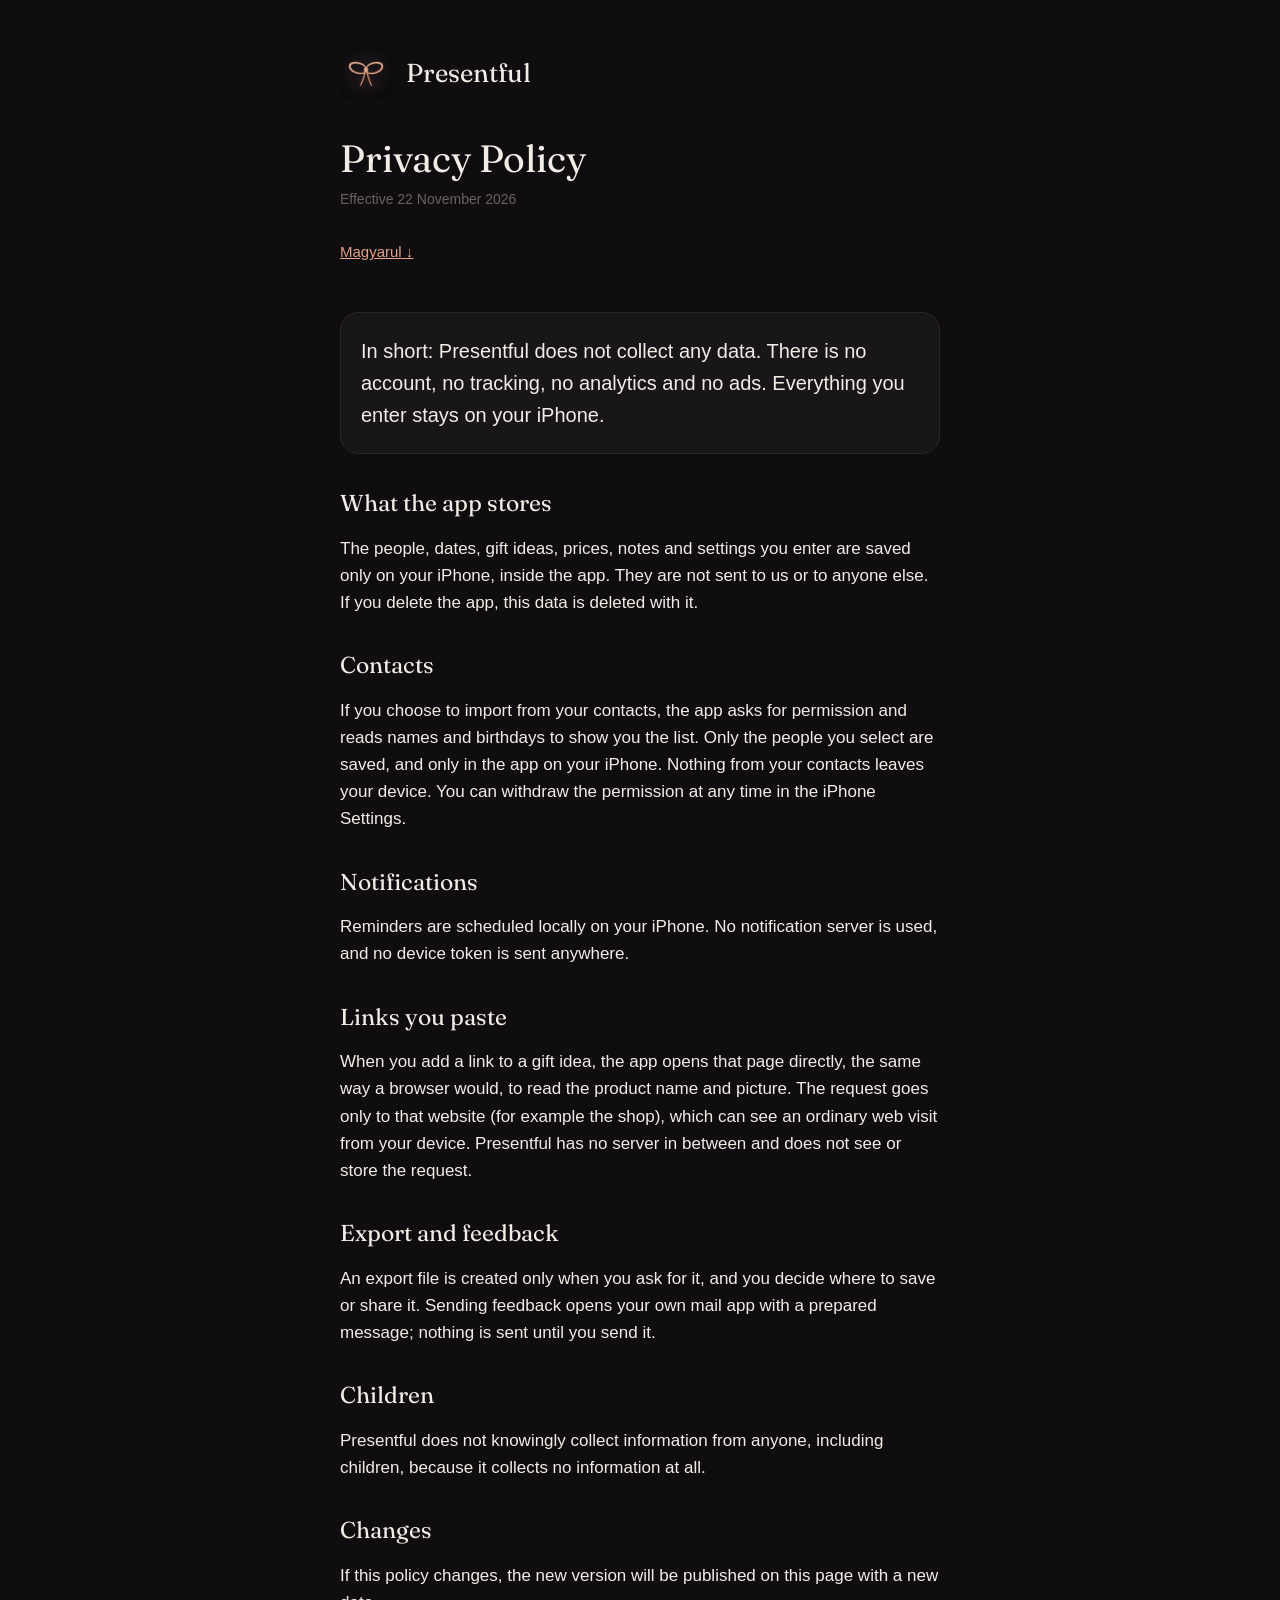
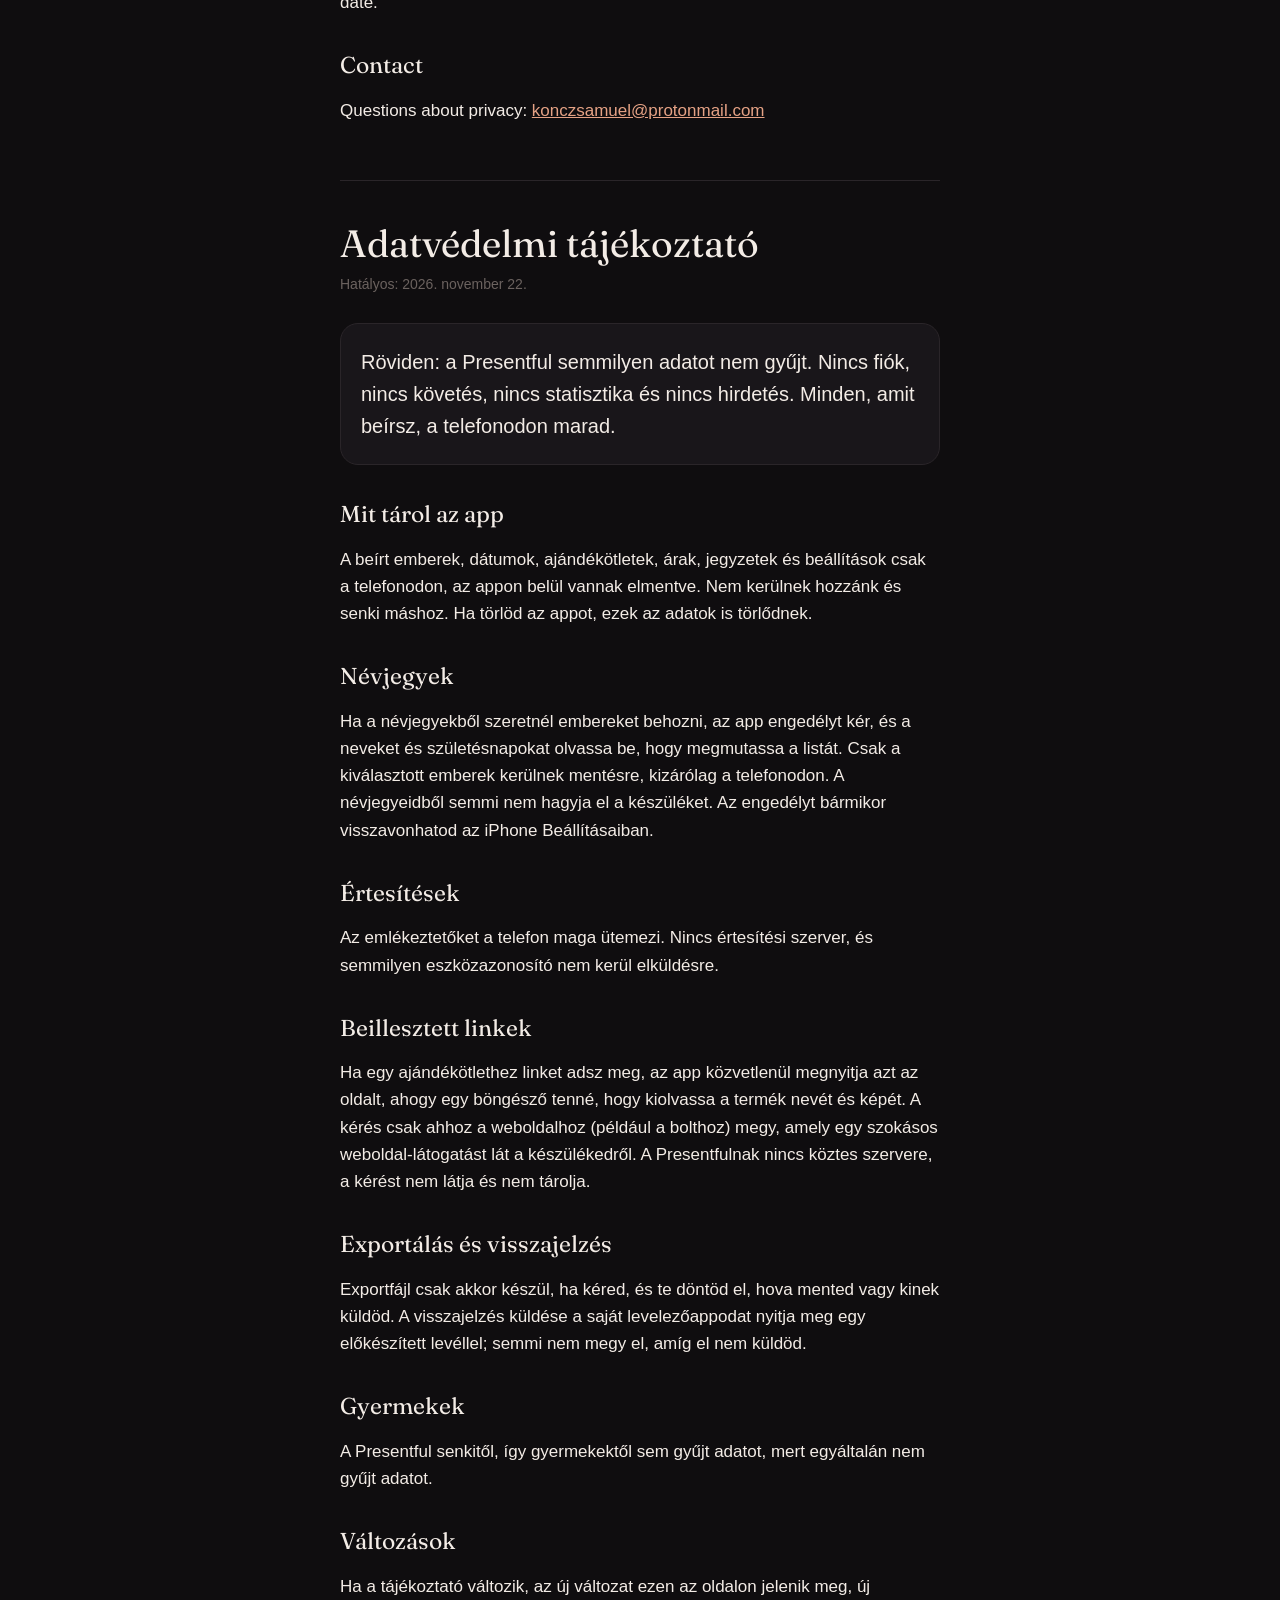
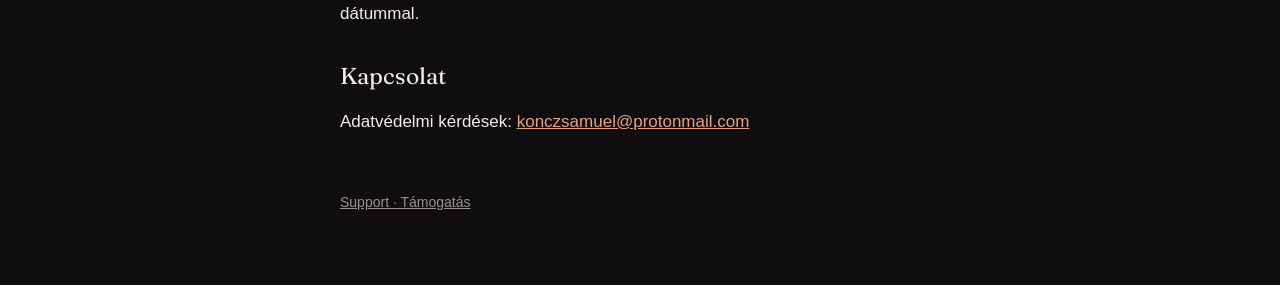
==== privacy/index.html @ 4348b456 "Presentful privacy and support pages" ====
<!doctype html>
<html lang="en">
<head>
<meta charset="utf-8">
<meta name="viewport" content="width=device-width, initial-scale=1">
<title>Presentful – Privacy Policy</title>
<meta name="description" content="Presentful privacy policy: no account, no tracking, everything stays on your iPhone.">
<link rel="icon" href="../icon.png">
<link rel="preconnect" href="https://fonts.googleapis.com">
<link href="https://fonts.googleapis.com/css2?family=Fraunces&display=swap" rel="stylesheet">
<link rel="stylesheet" href="../style.css">
</head>
<body>
<main>
<header><img src="../icon.png" alt=""><a href="../">Presentful</a></header>

<h1>Privacy Policy</h1>
<p class="date">Effective 22 November 2026</p>
<a class="lang" href="#magyar">Magyarul ↓</a>

<div class="card"><p class="big">In short: Presentful does not collect any data. There is no account, no tracking, no analytics and no ads. Everything you enter stays on your iPhone.</p></div>

<h2>What the app stores</h2>
<p>The people, dates, gift ideas, prices, notes and settings you enter are saved only on your iPhone, inside the app. They are not sent to us or to anyone else. If you delete the app, this data is deleted with it.</p>

<h2>Contacts</h2>
<p>If you choose to import from your contacts, the app asks for permission and reads names and birthdays to show you the list. Only the people you select are saved, and only in the app on your iPhone. Nothing from your contacts leaves your device. You can withdraw the permission at any time in the iPhone Settings.</p>

<h2>Notifications</h2>
<p>Reminders are scheduled locally on your iPhone. No notification server is used, and no device token is sent anywhere.</p>

<h2>Links you paste</h2>
<p>When you add a link to a gift idea, the app opens that page directly, the same way a browser would, to read the product name and picture. The request goes only to that website (for example the shop), which can see an ordinary web visit from your device. Presentful has no server in between and does not see or store the request.</p>

<h2>Export and feedback</h2>
<p>An export file is created only when you ask for it, and you decide where to save or share it. Sending feedback opens your own mail app with a prepared message; nothing is sent until you send it.</p>

<h2>Children</h2>
<p>Presentful does not knowingly collect information from anyone, including children, because it collects no information at all.</p>

<h2>Changes</h2>
<p>If this policy changes, the new version will be published on this page with a new date.</p>

<h2>Contact</h2>
<p>Questions about privacy: <a href="mailto:konczsamuel@protonmail.com">konczsamuel@protonmail.com</a></p>

<hr id="magyar">

<h1 lang="hu">Adatvédelmi tájékoztató</h1>
<div lang="hu">
<p class="date">Hatályos: 2026. november 22.</p>

<div class="card"><p class="big">Röviden: a Presentful semmilyen adatot nem gyűjt. Nincs fiók, nincs követés, nincs statisztika és nincs hirdetés. Minden, amit beírsz, a telefonodon marad.</p></div>

<h2>Mit tárol az app</h2>
<p>A beírt emberek, dátumok, ajándékötletek, árak, jegyzetek és beállítások csak a telefonodon, az appon belül vannak elmentve. Nem kerülnek hozzánk és senki máshoz. Ha törlöd az appot, ezek az adatok is törlődnek.</p>

<h2>Névjegyek</h2>
<p>Ha a névjegyekből szeretnél embereket behozni, az app engedélyt kér, és a neveket és születésnapokat olvassa be, hogy megmutassa a listát. Csak a kiválasztott emberek kerülnek mentésre, kizárólag a telefonodon. A névjegyeidből semmi nem hagyja el a készüléket. Az engedélyt bármikor visszavonhatod az iPhone Beállításaiban.</p>

<h2>Értesítések</h2>
<p>Az emlékeztetőket a telefon maga ütemezi. Nincs értesítési szerver, és semmilyen eszközazonosító nem kerül elküldésre.</p>

<h2>Beillesztett linkek</h2>
<p>Ha egy ajándékötlethez linket adsz meg, az app közvetlenül megnyitja azt az oldalt, ahogy egy böngésző tenné, hogy kiolvassa a termék nevét és képét. A kérés csak ahhoz a weboldalhoz (például a bolthoz) megy, amely egy szokásos weboldal-látogatást lát a készülékedről. A Presentfulnak nincs köztes szervere, a kérést nem látja és nem tárolja.</p>

<h2>Exportálás és visszajelzés</h2>
<p>Exportfájl csak akkor készül, ha kéred, és te döntöd el, hova mented vagy kinek küldöd. A visszajelzés küldése a saját levelezőappodat nyitja meg egy előkészített levéllel; semmi nem megy el, amíg el nem küldöd.</p>

<h2>Gyermekek</h2>
<p>A Presentful senkitől, így gyermekektől sem gyűjt adatot, mert egyáltalán nem gyűjt adatot.</p>

<h2>Változások</h2>
<p>Ha a tájékoztató változik, az új változat ezen az oldalon jelenik meg, új dátummal.</p>

<h2>Kapcsolat</h2>
<p>Adatvédelmi kérdések: <a href="mailto:konczsamuel@protonmail.com">konczsamuel@protonmail.com</a></p>
</div>

<footer><a href="../support/">Support · Támogatás</a></footer>
</main>
</body>
</html>
---- style.css ----
:root {
  --paper: #0F0D0F;
  --surface: #19161A;
  --line: #2A2529;
  --ribbon: #E5A285;
  --text: #F3ECE6;
  --muted: #9A908C;
  --faint: #6B625F;
}
* { box-sizing: border-box; }
html { -webkit-text-size-adjust: 100%; }
body {
  margin: 0;
  background: var(--paper);
  color: var(--text);
  font: 17px/1.6 -apple-system, BlinkMacSystemFont, "Segoe UI", Roboto, Helvetica, Arial, sans-serif;
}
main { max-width: 640px; margin: 0 auto; padding: 48px 20px 72px; }
header { display: flex; align-items: center; gap: 14px; margin-bottom: 36px; }
header img { width: 52px; height: 52px; border-radius: 12px; }
header a { color: var(--text); text-decoration: none; font-family: "Fraunces", Georgia, serif; font-size: 26px; }
h1, h2 { font-family: "Fraunces", Georgia, serif; font-weight: 400; line-height: 1.2; }
h1 { font-size: 38px; margin: 0 0 6px; }
h2 { font-size: 23px; margin: 36px 0 8px; }
.date { color: var(--faint); font-size: 14px; margin: 0 0 28px; }
p, li { color: var(--text); }
.muted { color: var(--muted); }
ul { padding-left: 20px; }
li { margin: 6px 0; }
a { color: var(--ribbon); }
.lang { display: inline-block; margin-bottom: 28px; font-size: 15px; }
.card { background: var(--surface); border: 1px solid var(--line); border-radius: 18px; padding: 18px 20px; margin: 20px 0; }
.card p { margin: 4px 0; }
.big { font-size: 20px; }
hr { border: 0; border-top: 1px solid var(--line); margin: 56px 0 40px; }
footer { color: var(--faint); font-size: 14px; margin-top: 56px; }
footer a { color: var(--muted); }
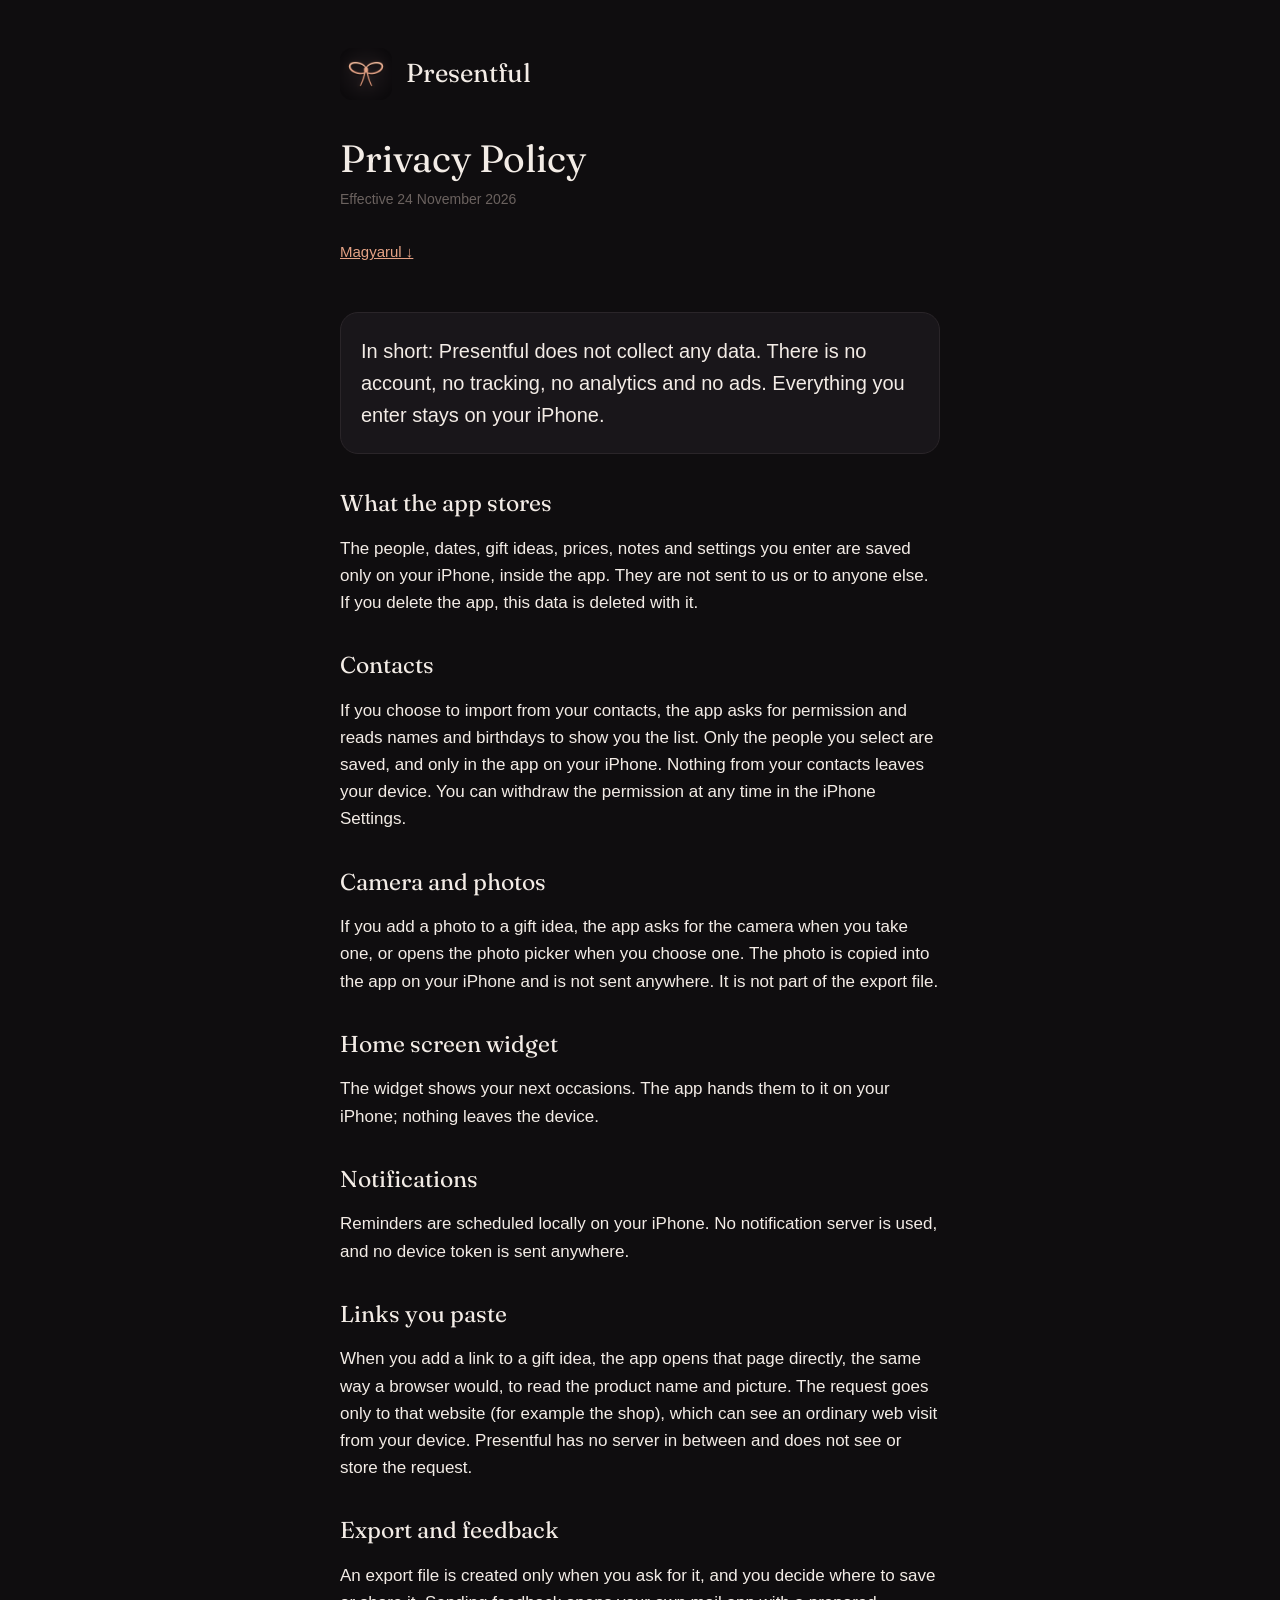
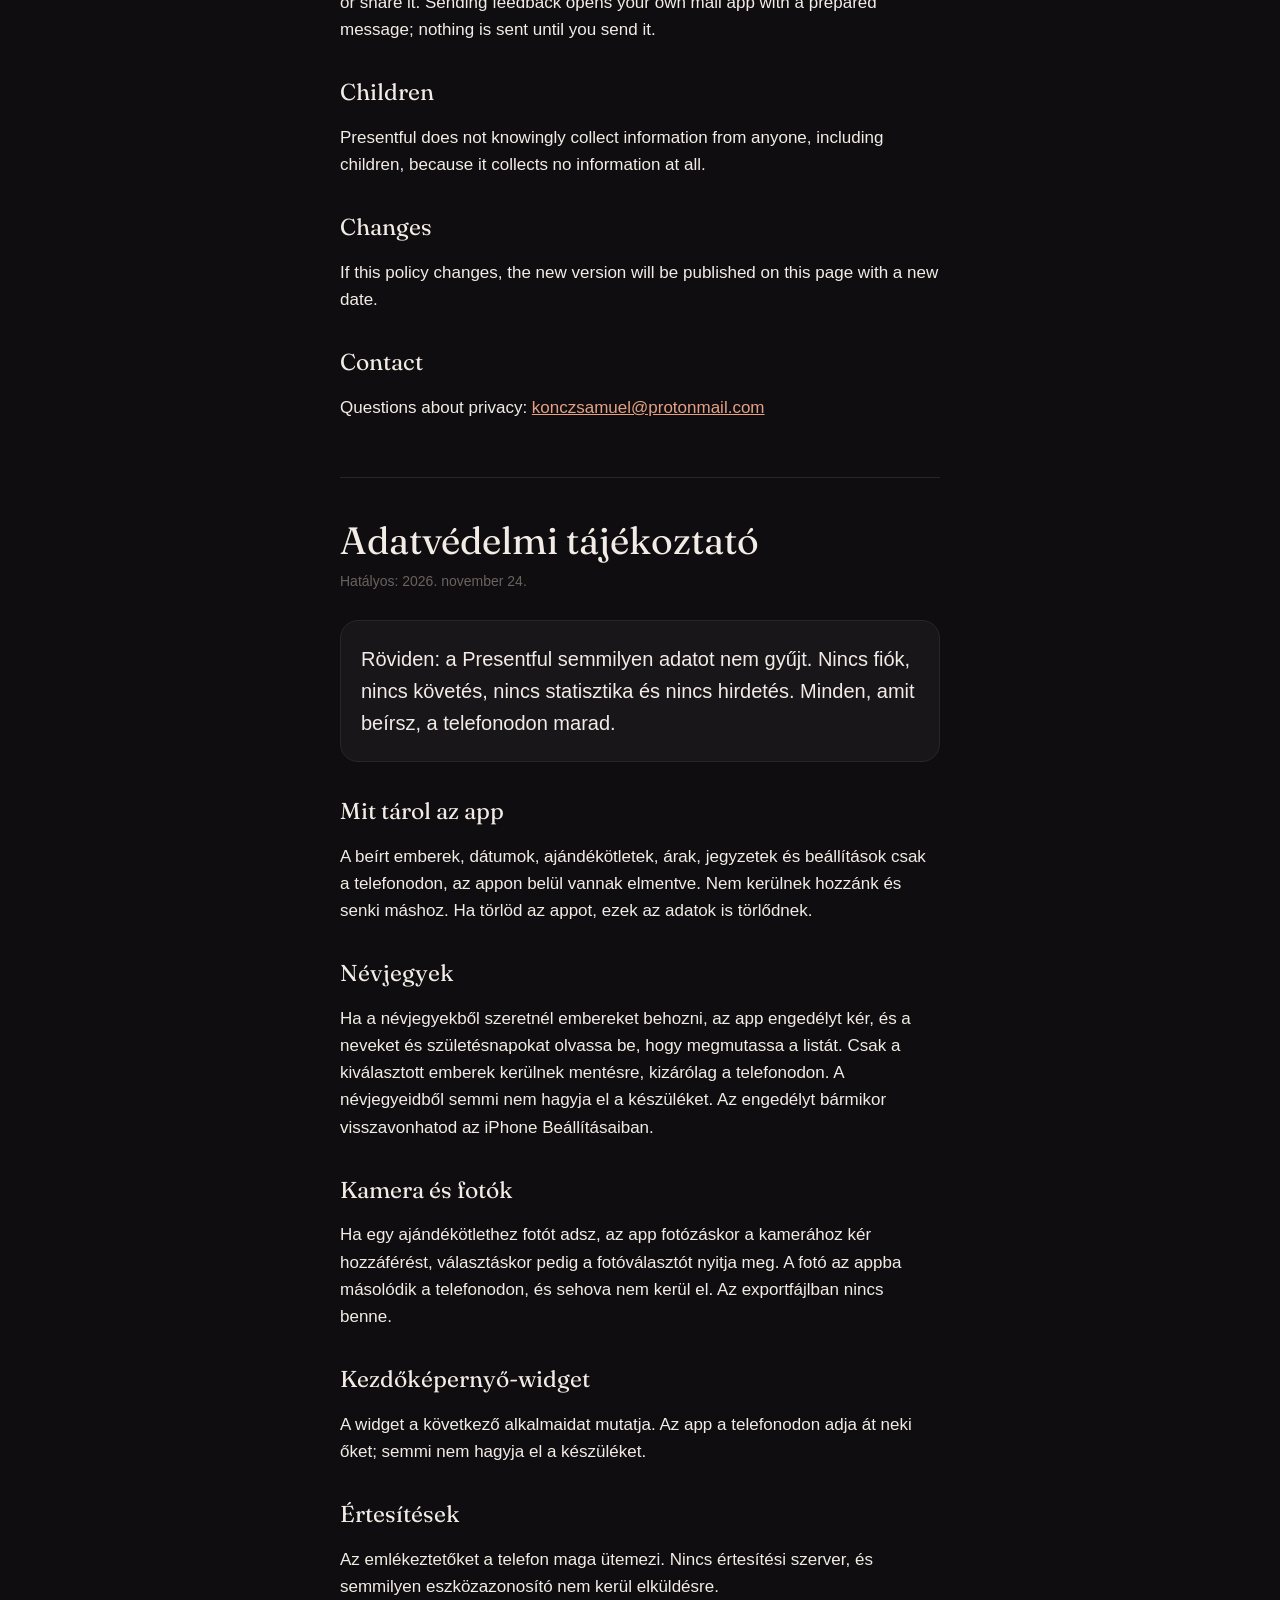
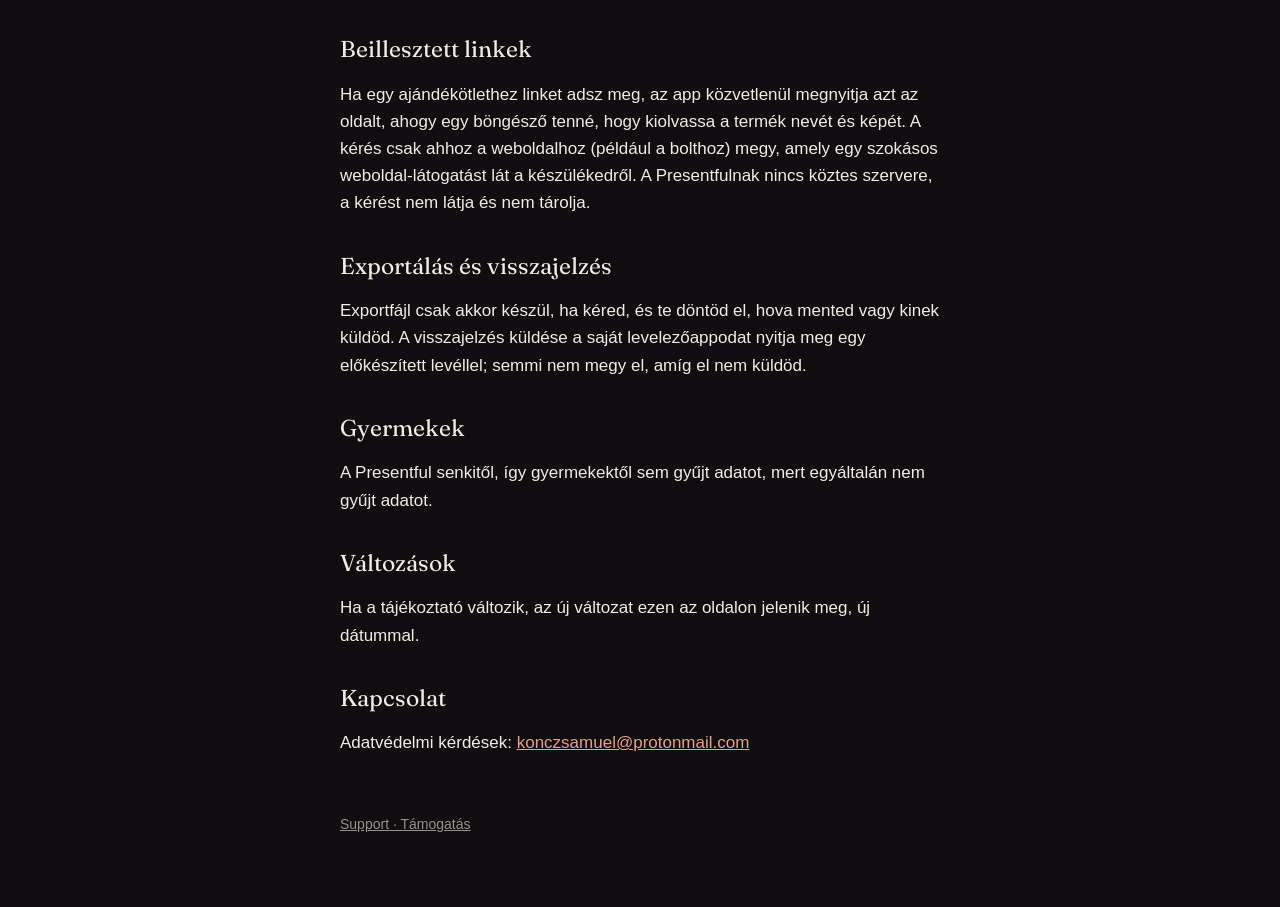
==== commit 1ae6b697: "Privacy: camera, photos and widget" ====
--- a/privacy/index.html
+++ b/privacy/index.html
@@ -15,7 +15,7 @@
 <header><img src="../icon.png" alt=""><a href="../">Presentful</a></header>
 
 <h1>Privacy Policy</h1>
-<p class="date">Effective 22 November 2026</p>
+<p class="date">Effective 24 November 2026</p>
 <a class="lang" href="#magyar">Magyarul ↓</a>
 
 <div class="card"><p class="big">In short: Presentful does not collect any data. There is no account, no tracking, no analytics and no ads. Everything you enter stays on your iPhone.</p></div>
@@ -25,6 +25,12 @@
 
 <h2>Contacts</h2>
 <p>If you choose to import from your contacts, the app asks for permission and reads names and birthdays to show you the list. Only the people you select are saved, and only in the app on your iPhone. Nothing from your contacts leaves your device. You can withdraw the permission at any time in the iPhone Settings.</p>
+
+<h2>Camera and photos</h2>
+<p>If you add a photo to a gift idea, the app asks for the camera when you take one, or opens the photo picker when you choose one. The photo is copied into the app on your iPhone and is not sent anywhere. It is not part of the export file.</p>
+
+<h2>Home screen widget</h2>
+<p>The widget shows your next occasions. The app hands them to it on your iPhone; nothing leaves the device.</p>
 
 <h2>Notifications</h2>
 <p>Reminders are scheduled locally on your iPhone. No notification server is used, and no device token is sent anywhere.</p>
@@ -48,7 +54,7 @@
 
 <h1 lang="hu">Adatvédelmi tájékoztató</h1>
 <div lang="hu">
-<p class="date">Hatályos: 2026. november 22.</p>
+<p class="date">Hatályos: 2026. november 24.</p>
 
 <div class="card"><p class="big">Röviden: a Presentful semmilyen adatot nem gyűjt. Nincs fiók, nincs követés, nincs statisztika és nincs hirdetés. Minden, amit beírsz, a telefonodon marad.</p></div>
 
@@ -57,6 +63,12 @@
 
 <h2>Névjegyek</h2>
 <p>Ha a névjegyekből szeretnél embereket behozni, az app engedélyt kér, és a neveket és születésnapokat olvassa be, hogy megmutassa a listát. Csak a kiválasztott emberek kerülnek mentésre, kizárólag a telefonodon. A névjegyeidből semmi nem hagyja el a készüléket. Az engedélyt bármikor visszavonhatod az iPhone Beállításaiban.</p>
+
+<h2>Kamera és fotók</h2>
+<p>Ha egy ajándékötlethez fotót adsz, az app fotózáskor a kamerához kér hozzáférést, választáskor pedig a fotóválasztót nyitja meg. A fotó az appba másolódik a telefonodon, és sehova nem kerül el. Az exportfájlban nincs benne.</p>
+
+<h2>Kezdőképernyő-widget</h2>
+<p>A widget a következő alkalmaidat mutatja. Az app a telefonodon adja át neki őket; semmi nem hagyja el a készüléket.</p>
 
 <h2>Értesítések</h2>
 <p>Az emlékeztetőket a telefon maga ütemezi. Nincs értesítési szerver, és semmilyen eszközazonosító nem kerül elküldésre.</p>
